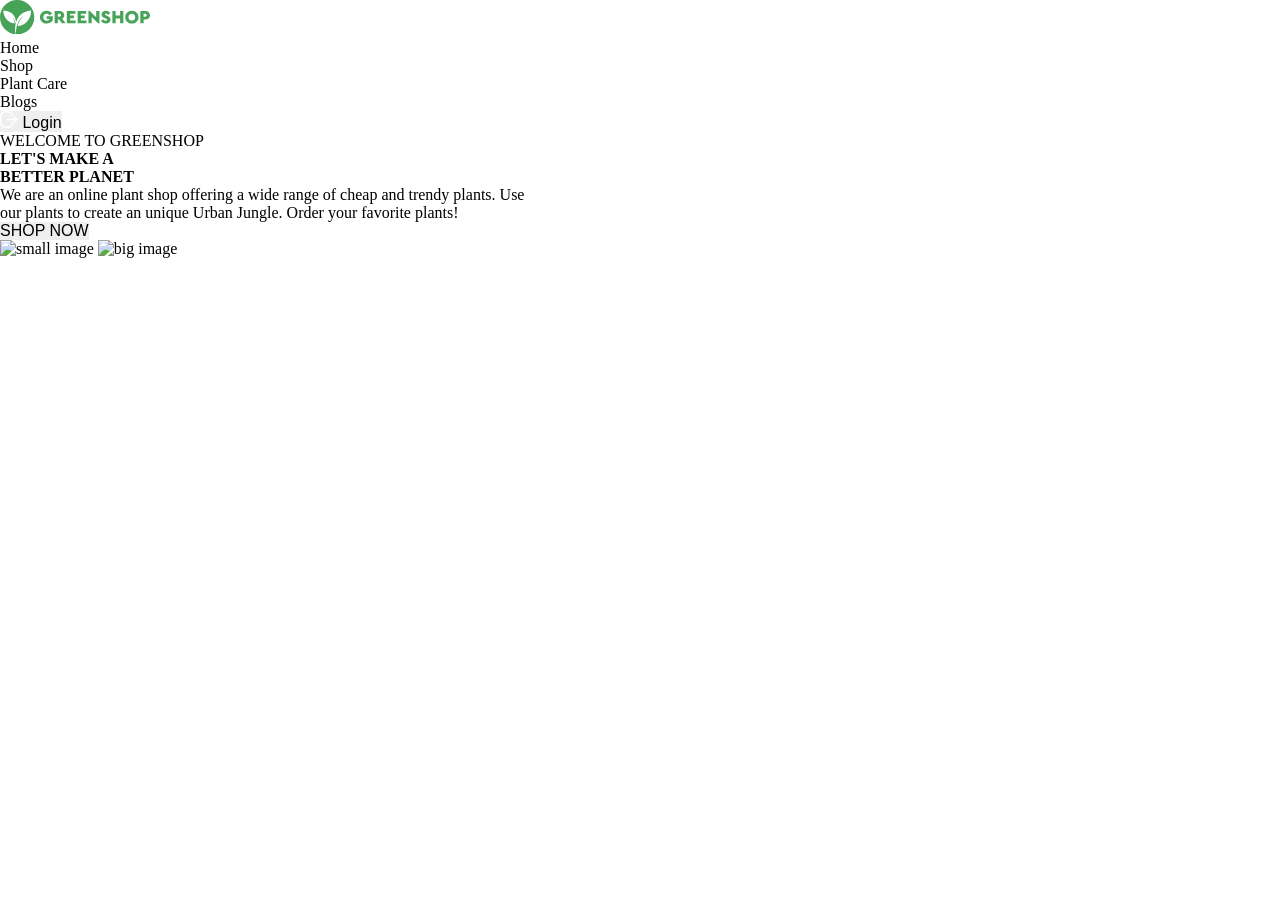
==== registration.html @ 308d995d "add HTML structure" ====
<!DOCTYPE html>
<html lang="en">
<head>
    <meta charset="UTF-8">
    <meta name="viewport" content="width=device-width, initial-scale=1.0">
    <title>Document</title>
    <link rel="stylesheet" href="./styles/registration_styles.css">
    <link rel="stylesheet" href="./styles/reset.css">
    <link rel="stylesheet" href="./fonts/stylesheet.css">
</head>
<body>
    <div class="container">
        <header class="header">
            <svg xmlns="http://www.w3.org/2000/svg" width="150" height="35" viewBox="0 0 150 35" fill="none">
                <g clip-path="url(#clip0_1_1069)">
                    <path d="M17.15 0C7.67748 0 0 7.67746 0 17.15C0 26.0201 6.73548 33.3175 15.3711 34.207C14.8496 29.9134 15.0436 26.4001 15.7067 23.5135C15.3347 21.7225 14.4898 19.0703 12.5734 17.1864C12.5734 17.1864 13.8348 19.0784 14.5181 21.6214C14.5181 21.6255 14.5221 21.6295 14.5221 21.6335C14.5949 21.9044 14.6596 22.1793 14.7162 22.4623C14.7283 22.527 14.7404 22.5917 14.7526 22.6604C14.8051 22.9515 14.8536 23.2426 14.886 23.5418C5.19513 22.3532 3.12921 13.6569 3.35561 10.3781C13.665 10.9482 15.7754 17.8292 16.0827 22.0985C19.4585 11.0412 30.1843 10.4024 31.0697 10.3781C31.4538 18.8763 25.1509 25.5026 17.6149 26.0807C17.6635 25.8503 17.7201 25.6198 17.7767 25.3934C17.7928 25.3247 17.813 25.26 17.8333 25.1913C17.8777 25.0296 17.9222 24.8679 17.9748 24.7061C17.995 24.6374 18.0192 24.5646 18.0394 24.4959C18.096 24.318 18.1567 24.1442 18.2173 23.9663C18.2335 23.9259 18.2456 23.8854 18.2618 23.845C18.3386 23.6348 18.4195 23.4326 18.5003 23.2305C18.5084 23.2143 18.5125 23.1941 18.5205 23.1779C18.5205 23.1779 18.5205 23.1779 18.5246 23.1779C20.4571 18.5043 24.0229 15.4439 24.0229 15.4439C17.0247 19.4868 15.8441 29.9983 15.6582 34.2231C16.1514 34.2676 16.6446 34.2999 17.15 34.2999C26.6225 34.2999 34.3 26.6225 34.3 17.15C34.3 7.67746 26.6225 0 17.15 0Z" fill="#46A358"/>
                    <path d="M46.7037 10.7454C48.9718 10.7454 50.8235 11.7197 52.0242 13.4986L49.7764 15.4109C48.9718 14.287 47.9975 13.7048 46.6471 13.7048C44.5691 13.7048 43.2753 15.0713 43.2753 17.1534C43.2753 19.2719 44.6418 20.695 46.8372 20.695C48.0177 20.695 48.9556 20.2826 49.554 19.5912V19.0091H46.6673V16.2356H52.7762V20.133C52.194 21.1639 51.3693 21.9887 50.3019 22.6234C49.2346 23.242 48.0339 23.5614 46.7037 23.5614C42.9923 23.618 39.9237 20.7313 39.9763 17.1534C39.9197 13.5956 42.9923 10.6888 46.7037 10.7454Z" fill="#46A358"/>
                    <path d="M61.9576 23.3316L59.168 19.4908H57.8379V23.3316H54.6157V10.9684H59.4672C62.2204 10.9684 64.2459 12.6543 64.2459 15.2215C64.2459 16.7376 63.5141 17.995 62.2972 18.7429L65.5558 23.3316H61.9576ZM57.8338 16.681H59.4833C60.3809 16.681 60.963 16.0988 60.963 15.2215C60.963 14.3442 60.3809 13.7782 59.4833 13.7782H57.8338V16.681Z" fill="#46A358"/>
                    <path d="M66.8333 10.9684H75.4124V13.8712H70.0555V15.5773H73.876V18.2739H70.0555V20.4288H75.6388V23.3316H66.8333V10.9684Z" fill="#46A358"/>
                    <path d="M77.6441 10.9684H86.2231V13.8712H80.8663V15.5773H84.6868V18.2739H80.8663V20.4288H86.4495V23.3316H77.6441V10.9684Z" fill="#46A358"/>
                    <path d="M99.4192 10.9683V23.5579H98.3882L91.681 17.057V23.3315H88.4588V10.7419H89.4897L96.197 17.1499V10.9683H99.4192Z" fill="#46A358"/>
                    <path d="M103.264 19.135C103.996 20.1094 104.764 20.7279 106.017 20.7279C106.862 20.7279 107.291 20.4288 107.291 19.8264C107.291 19.2846 107.008 19.1148 106.033 18.6822L104.76 18.1203C102.718 17.2187 101.631 16.0584 101.631 14.3927C101.631 12.2014 103.43 10.7379 105.957 10.7379C107.998 10.7379 109.442 11.7123 110.19 13.2283L108.035 14.8778C107.436 13.9803 106.874 13.5679 105.993 13.5679C105.318 13.5679 104.889 13.8307 104.889 14.3563C104.889 14.8051 105.152 15.0517 105.957 15.367L107.38 15.9654C109.535 16.867 110.545 17.9505 110.545 19.6929C110.545 22.0904 108.576 23.5539 106.009 23.5539C103.782 23.5539 101.982 22.4866 101.081 20.7805L103.264 19.135Z" fill="#46A358"/>
                    <path d="M112.393 10.9684H115.615V15.4843H120.131V10.9684H123.353V23.3316H120.131V18.3871H115.615V23.3316H112.393V10.9684Z" fill="#46A358"/>
                    <path d="M131.843 10.7419C135.441 10.6651 138.607 13.6084 138.53 17.1499C138.603 20.7279 135.441 23.6145 131.843 23.5579C128.229 23.6145 125.116 20.7279 125.193 17.1499C125.116 13.6084 128.229 10.6692 131.843 10.7419ZM131.859 13.7014C129.874 13.7014 128.488 15.1083 128.488 17.1499C128.488 18.1809 128.807 19.0218 129.426 19.6606C130.044 20.2791 130.869 20.5985 131.859 20.5985C133.772 20.5985 135.231 19.2118 135.231 17.1499C135.235 15.1083 133.772 13.7014 131.859 13.7014Z" fill="#46A358"/>
                    <path d="M140.374 10.9684H145.226C147.979 10.9684 150.004 12.6543 150.004 15.2215C150.004 17.7524 147.926 19.4908 145.226 19.4908H143.596V23.3316H140.374V10.9684ZM145.242 16.681C146.139 16.681 146.721 16.0988 146.721 15.2215C146.721 14.3442 146.139 13.7782 145.242 13.7782H143.592V16.681H145.242Z" fill="#46A358"/>
                </g>
                <defs>
                    <clipPath id="clip0_1_1069">
                    <rect width="150" height="34.2999" fill="white"/>
                    </clipPath>
                </defs>
            </svg>
            <nav class="list">
                <li class="list_item active">Home</li>
                <li class="list_item">Shop</li>
                <li class="list_item">Plant Care</li>
                <li class="list_item">Blogs</li>
            </nav>

            <button class="btn">
            <svg xmlns="http://www.w3.org/2000/svg" width="18" height="17" viewBox="0 0 18 17" fill="none">
                <path d="M17.0268 8.559H6.99268" stroke="white" stroke-width="1.5" stroke-linecap="round" stroke-linejoin="round"/>
                <path d="M14.5879 6.129L17.0279 8.559L14.5879 10.989" stroke="white" stroke-width="1.5" stroke-linecap="round" stroke-linejoin="round"/>
                <path d="M12.5009 4.81667C12.2259 1.83333 11.1092 0.75 6.66752 0.75C0.750021 0.75 0.750021 2.675 0.750021 8.45833C0.750021 14.2417 0.750021 16.1667 6.66752 16.1667C11.1092 16.1667 12.2259 15.0833 12.5009 12.1" stroke="white" stroke-width="1.5" stroke-linecap="round" stroke-linejoin="round"/>
            </svg>
            Login
        </button>
        </header>

        <main class="main">
            <div class="content">
                <p class="eyebrow">WELCOME TO GREENSHOP</p>
                <h1 class="hero-title">LET'S MAKE A<br>BETTER <span class="accent">PLANET</span></h1>
                <p class="lead">We are an online plant shop offering a wide range of cheap and trendy plants. Use<br>our plants to create an unique Urban Jungle. Order your favorite plants!</p>

                <button class="main_btn">
                    SHOP NOW
                </button>
            </div>
            

            <div class="image">
                <img src="images/smallPlant.png.png" alt="small image" class="small">
                <img src="images/image_5.png" alt="big image" class="big">
            </div>
            

        </main>
        
        
    </div>
</body>
</html>
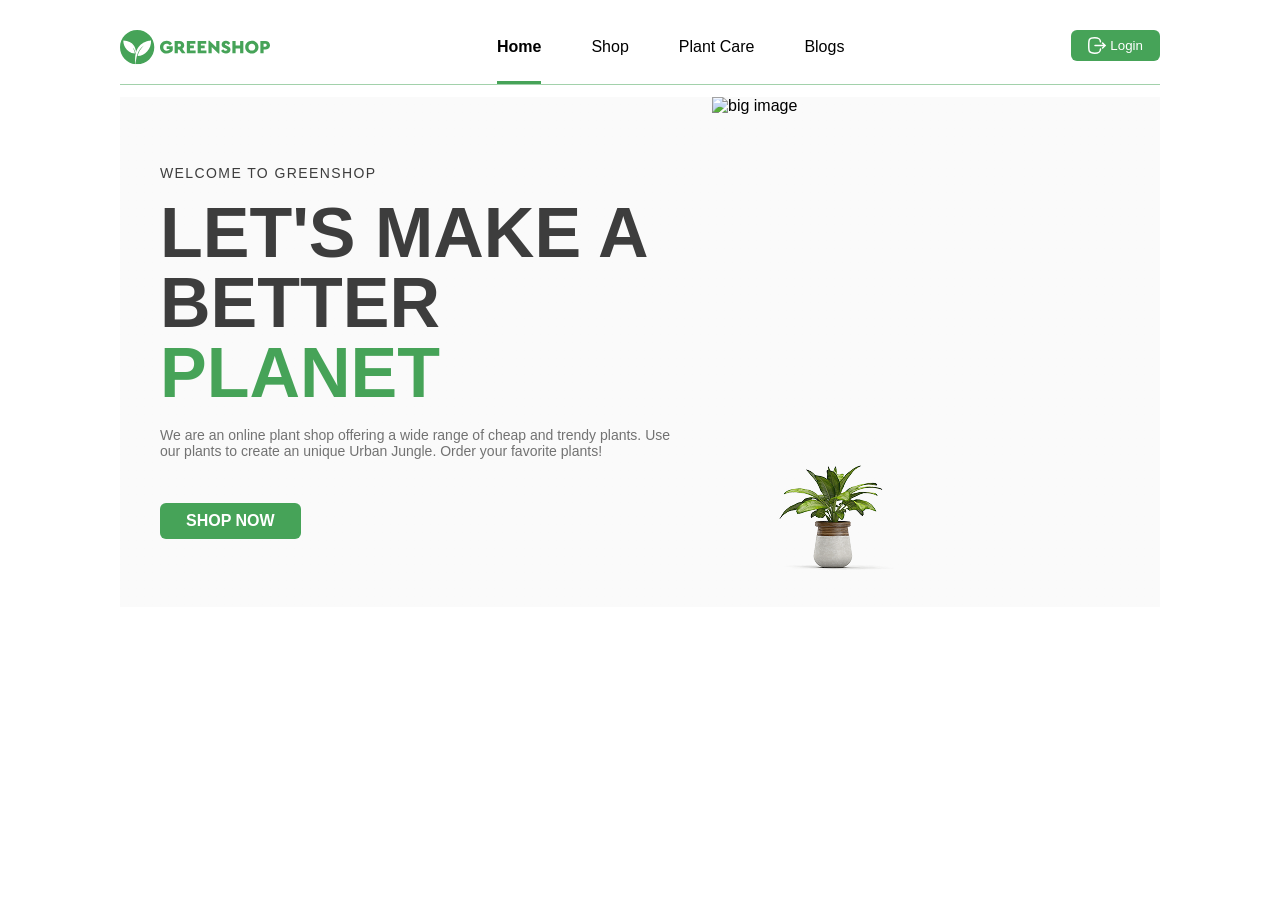
==== commit 1b2c5fb2: "add HTML structure" ====
--- a/registration.html
+++ b/registration.html
@@ -57,7 +57,7 @@
                     SHOP NOW
                 </button>
             </div>
-            
+             
 
             <div class="image">
                 <img src="images/smallPlant.png.png" alt="small image" class="small">
--- a/styles/registration_styles.css
+++ b/styles/registration_styles.css
@@ -0,0 +1,117 @@
+
+.container{
+    padding: 30px 120px 52px;
+    display: flex;
+    flex-direction: column;
+    gap: 12px;
+}
+
+.header{
+    display: flex;
+    justify-content: space-between;
+    align-items: start;
+    border-bottom: 1px solid rgba(70, 163, 88, 0.50);;
+}
+
+.list{
+    display: flex;
+    gap: 50px
+}
+
+.list_item{
+    padding-top: 8px;
+    padding-bottom: 25px;
+    border-bottom: 3px solid transparent;   
+}
+
+.list_item:hover{
+    background-color: gray;
+}
+
+.active{
+    font-weight: 700;
+    border-color: #46A358;
+}
+
+.btn{
+    border-radius: 6px;
+    background: #46A358;
+    color: #fff;
+    padding: 7px 17px;
+    display: flex;
+    align-items: center;
+    justify-content: center;
+    gap: 4px
+}
+
+.main{
+    display: flex;
+    flex-wrap: nowrap;
+    justify-content: space-between;
+    background: linear-gradient(98deg, rgba(245, 245, 245, 0.50) -23.46%, rgba(245, 245, 245, 0.50) 107.51%);
+}
+
+.content{
+    display: flex;
+    gap: 5px;
+    flex-direction: column;
+    align-items: flex-start;
+    padding: 68px 40px;
+}
+
+.eyebrow{
+    color: #3D3D3D;
+    font-size: 14px;
+    letter-spacing: 1.4px;
+    text-transform: uppercase;
+}
+
+.hero-title{
+    color: #3D3D3D;
+    font-size: 70px;
+    font-weight: 900;
+    line-height: 70px;
+    text-transform: uppercase;
+    margin-bottom: 14px;
+    margin-top: 12px;
+
+}
+
+.accent{
+    color: #46A358;
+}
+
+.lead{
+    margin-bottom: 39px;
+    color: #727272;
+    font-size: 14px;
+    font-weight: 400;
+}
+
+.main_btn{
+    border-radius: 6px;
+    background: #46A358;
+    color: #fff;
+    padding: 9px 26px;
+    font-size: 16px;
+    font-weight: 700;
+    
+}
+
+.image{
+    position: relative;
+    width: 507px;
+}
+
+.small {
+    position: absolute;
+    bottom: 27px;
+    left: 55px;
+    width: 135px;
+    opacity: 0.95;
+}
+
+.big{
+    width: 100%;
+    display: block;
+}
--- a/fonts/stylesheet.css
+++ b/fonts/stylesheet.css
@@ -0,0 +1,18 @@
+@font-face {
+    font-family: 'Cera Pro Regular';
+    src: url('CeraPro-Regular.eot');
+    src: local('Cera Pro Regular'), local('CeraPro-Regular'),
+        url('CeraPro-Regular.eot?#iefix') format('embedded-opentype'),
+        url('CeraPro-Regular.woff') format('woff'),
+        url('CeraPro-Regular.ttf') format('truetype');
+}
+
+
+@font-face {
+    font-family: 'Cera Pro Medium';
+    src: url('CeraPro-Medium.eot');
+    src: local('Cera Pro Medium'), local('CeraPro-Medium'),
+        url('CeraPro-Medium.eot?#iefix') format('embedded-opentype'),
+        url('CeraPro-Medium.woff') format('woff'),
+        url('CeraPro-Medium.ttf') format('truetype');
+}
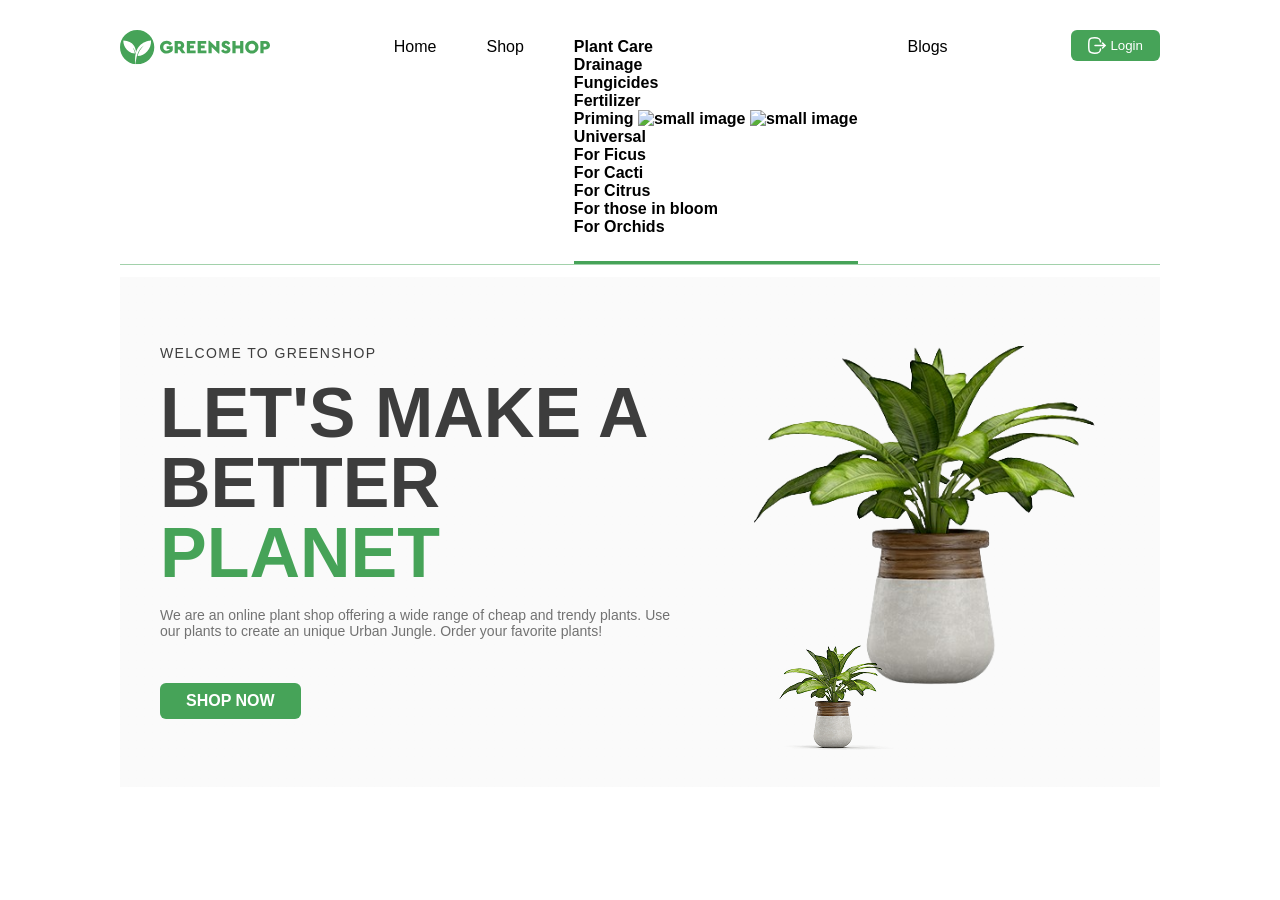
==== commit fa8b846f: "add HTML structure" ====
--- a/registration.html
+++ b/registration.html
@@ -31,9 +31,30 @@
                 </defs>
             </svg>
             <nav class="list">
-                <li class="list_item active">Home</li>
+                <li class="list_item">Home</li>
                 <li class="list_item">Shop</li>
-                <li class="list_item">Plant Care</li>
+                <li class="list_item active">Plant Care
+                    <ul class="sublist">
+                        <li class="sublist-item">Drainage</li>
+                        <li class="sublist-item">Fungicides</li>
+                        <li class="sublist-item">Fertilizer</li>
+                        <li class="sublist-item with-arrow">
+                            Priming
+                            <img class="img1" src="images/Frame.svg" alt="small image" width="6px" height="10px">
+                            <img class="img2" src="images/Frame_2.svg" alt="small image" width="6px" height="10px">
+                            <ul class="sublist-second">
+                               <li class="sublist-second-item">Universal</li>
+                                <li class="sublist-second-item">For Ficus</li>
+                                <li class="sublist-second-item">For Cacti</li>
+                                <li class="sublist-second-item">For Citrus</li>
+                                <li class="sublist-second-item">For those in bloom</li>
+                                <li class="sublist-second-item">For Orchids</li>
+
+                            </ul>
+                        </li>
+                    </ul>
+                    
+                </li>
                 <li class="list_item">Blogs</li>
             </nav>
 
@@ -57,7 +78,7 @@
                     SHOP NOW
                 </button>
             </div>
-             
+            
 
             <div class="image">
                 <img src="images/smallPlant.png.png" alt="small image" class="small">
--- a/styles/registration_styles.css
+++ b/styles/registration_styles.css
@@ -114,4 +114,4 @@
 .big{
     width: 100%;
     display: block;
-}+} 
--- a/fonts/stylesheet.css
+++ b/fonts/stylesheet.css
@@ -16,3 +16,13 @@
         url('CeraPro-Medium.woff') format('woff'),
         url('CeraPro-Medium.ttf') format('truetype');
 }
+
+@font-face {
+    font-family: 'Cera Pro Bold';
+    src: url('CeraPro-Bold.eot');
+    src: local('Cera Pro Bold'), local('CeraPro-Bold'),
+        url('CeraPro-Bold.eot?#iefix') format('embedded-opentype'),
+        url('CeraPro-Bold.woff') format('woff'),
+        url('CeraPro-Bold.ttf') format('truetype');
+}
+
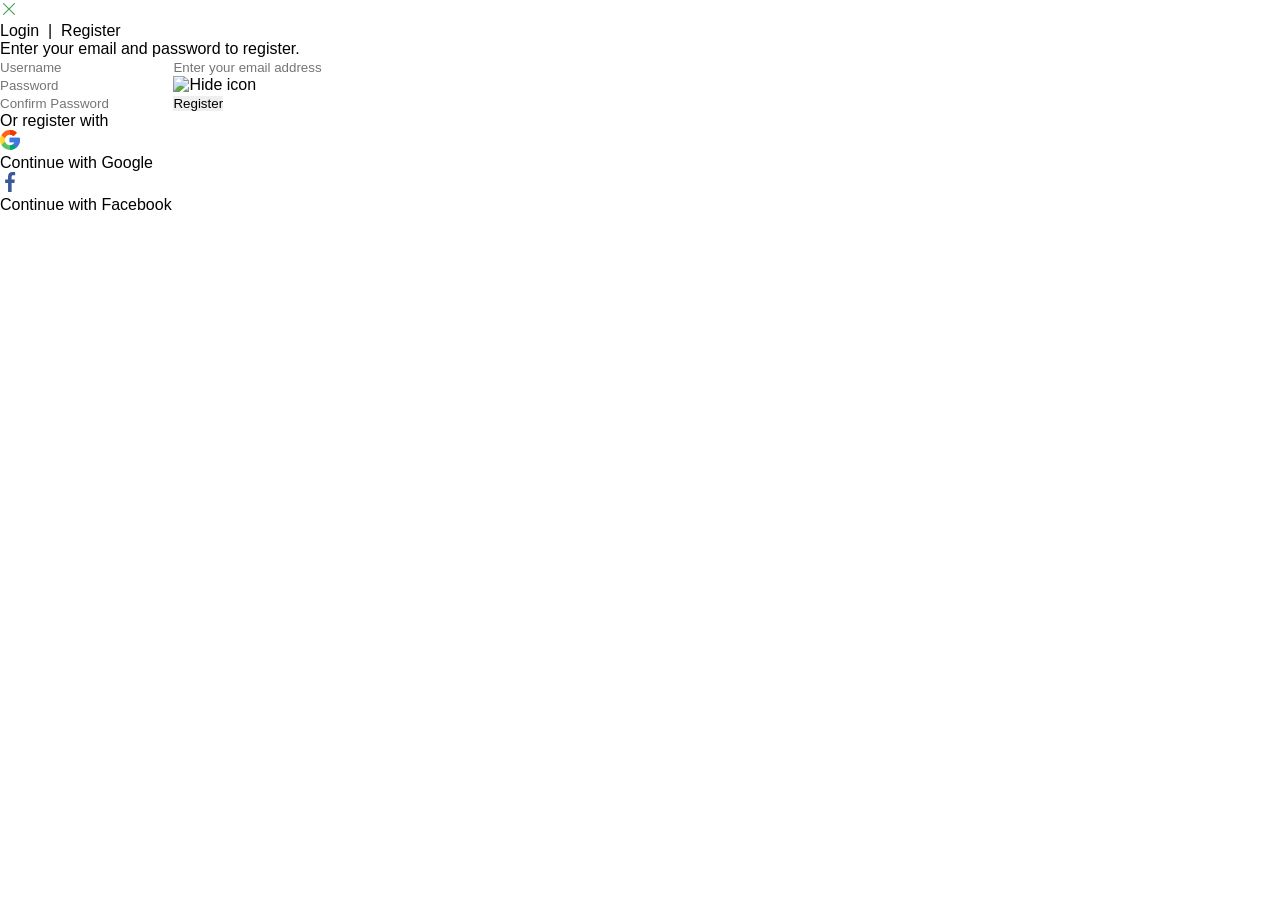
==== commit ed267d83: "add HTML structure" ====
--- a/registration.html
+++ b/registration.html
@@ -1,94 +1,90 @@
+
 <!DOCTYPE html>
 <html lang="en">
 <head>
     <meta charset="UTF-8">
     <meta name="viewport" content="width=device-width, initial-scale=1.0">
-    <title>Document</title>
-    <link rel="stylesheet" href="./styles/registration_styles.css">
+    <title>Registration</title>
+    <link rel="stylesheet" href="./styles/registration-style.css">
     <link rel="stylesheet" href="./styles/reset.css">
     <link rel="stylesheet" href="./fonts/stylesheet.css">
 </head>
+
 <body>
     <div class="container">
-        <header class="header">
-            <svg xmlns="http://www.w3.org/2000/svg" width="150" height="35" viewBox="0 0 150 35" fill="none">
-                <g clip-path="url(#clip0_1_1069)">
-                    <path d="M17.15 0C7.67748 0 0 7.67746 0 17.15C0 26.0201 6.73548 33.3175 15.3711 34.207C14.8496 29.9134 15.0436 26.4001 15.7067 23.5135C15.3347 21.7225 14.4898 19.0703 12.5734 17.1864C12.5734 17.1864 13.8348 19.0784 14.5181 21.6214C14.5181 21.6255 14.5221 21.6295 14.5221 21.6335C14.5949 21.9044 14.6596 22.1793 14.7162 22.4623C14.7283 22.527 14.7404 22.5917 14.7526 22.6604C14.8051 22.9515 14.8536 23.2426 14.886 23.5418C5.19513 22.3532 3.12921 13.6569 3.35561 10.3781C13.665 10.9482 15.7754 17.8292 16.0827 22.0985C19.4585 11.0412 30.1843 10.4024 31.0697 10.3781C31.4538 18.8763 25.1509 25.5026 17.6149 26.0807C17.6635 25.8503 17.7201 25.6198 17.7767 25.3934C17.7928 25.3247 17.813 25.26 17.8333 25.1913C17.8777 25.0296 17.9222 24.8679 17.9748 24.7061C17.995 24.6374 18.0192 24.5646 18.0394 24.4959C18.096 24.318 18.1567 24.1442 18.2173 23.9663C18.2335 23.9259 18.2456 23.8854 18.2618 23.845C18.3386 23.6348 18.4195 23.4326 18.5003 23.2305C18.5084 23.2143 18.5125 23.1941 18.5205 23.1779C18.5205 23.1779 18.5205 23.1779 18.5246 23.1779C20.4571 18.5043 24.0229 15.4439 24.0229 15.4439C17.0247 19.4868 15.8441 29.9983 15.6582 34.2231C16.1514 34.2676 16.6446 34.2999 17.15 34.2999C26.6225 34.2999 34.3 26.6225 34.3 17.15C34.3 7.67746 26.6225 0 17.15 0Z" fill="#46A358"/>
-                    <path d="M46.7037 10.7454C48.9718 10.7454 50.8235 11.7197 52.0242 13.4986L49.7764 15.4109C48.9718 14.287 47.9975 13.7048 46.6471 13.7048C44.5691 13.7048 43.2753 15.0713 43.2753 17.1534C43.2753 19.2719 44.6418 20.695 46.8372 20.695C48.0177 20.695 48.9556 20.2826 49.554 19.5912V19.0091H46.6673V16.2356H52.7762V20.133C52.194 21.1639 51.3693 21.9887 50.3019 22.6234C49.2346 23.242 48.0339 23.5614 46.7037 23.5614C42.9923 23.618 39.9237 20.7313 39.9763 17.1534C39.9197 13.5956 42.9923 10.6888 46.7037 10.7454Z" fill="#46A358"/>
-                    <path d="M61.9576 23.3316L59.168 19.4908H57.8379V23.3316H54.6157V10.9684H59.4672C62.2204 10.9684 64.2459 12.6543 64.2459 15.2215C64.2459 16.7376 63.5141 17.995 62.2972 18.7429L65.5558 23.3316H61.9576ZM57.8338 16.681H59.4833C60.3809 16.681 60.963 16.0988 60.963 15.2215C60.963 14.3442 60.3809 13.7782 59.4833 13.7782H57.8338V16.681Z" fill="#46A358"/>
-                    <path d="M66.8333 10.9684H75.4124V13.8712H70.0555V15.5773H73.876V18.2739H70.0555V20.4288H75.6388V23.3316H66.8333V10.9684Z" fill="#46A358"/>
-                    <path d="M77.6441 10.9684H86.2231V13.8712H80.8663V15.5773H84.6868V18.2739H80.8663V20.4288H86.4495V23.3316H77.6441V10.9684Z" fill="#46A358"/>
-                    <path d="M99.4192 10.9683V23.5579H98.3882L91.681 17.057V23.3315H88.4588V10.7419H89.4897L96.197 17.1499V10.9683H99.4192Z" fill="#46A358"/>
-                    <path d="M103.264 19.135C103.996 20.1094 104.764 20.7279 106.017 20.7279C106.862 20.7279 107.291 20.4288 107.291 19.8264C107.291 19.2846 107.008 19.1148 106.033 18.6822L104.76 18.1203C102.718 17.2187 101.631 16.0584 101.631 14.3927C101.631 12.2014 103.43 10.7379 105.957 10.7379C107.998 10.7379 109.442 11.7123 110.19 13.2283L108.035 14.8778C107.436 13.9803 106.874 13.5679 105.993 13.5679C105.318 13.5679 104.889 13.8307 104.889 14.3563C104.889 14.8051 105.152 15.0517 105.957 15.367L107.38 15.9654C109.535 16.867 110.545 17.9505 110.545 19.6929C110.545 22.0904 108.576 23.5539 106.009 23.5539C103.782 23.5539 101.982 22.4866 101.081 20.7805L103.264 19.135Z" fill="#46A358"/>
-                    <path d="M112.393 10.9684H115.615V15.4843H120.131V10.9684H123.353V23.3316H120.131V18.3871H115.615V23.3316H112.393V10.9684Z" fill="#46A358"/>
-                    <path d="M131.843 10.7419C135.441 10.6651 138.607 13.6084 138.53 17.1499C138.603 20.7279 135.441 23.6145 131.843 23.5579C128.229 23.6145 125.116 20.7279 125.193 17.1499C125.116 13.6084 128.229 10.6692 131.843 10.7419ZM131.859 13.7014C129.874 13.7014 128.488 15.1083 128.488 17.1499C128.488 18.1809 128.807 19.0218 129.426 19.6606C130.044 20.2791 130.869 20.5985 131.859 20.5985C133.772 20.5985 135.231 19.2118 135.231 17.1499C135.235 15.1083 133.772 13.7014 131.859 13.7014Z" fill="#46A358"/>
-                    <path d="M140.374 10.9684H145.226C147.979 10.9684 150.004 12.6543 150.004 15.2215C150.004 17.7524 147.926 19.4908 145.226 19.4908H143.596V23.3316H140.374V10.9684ZM145.242 16.681C146.139 16.681 146.721 16.0988 146.721 15.2215C146.721 14.3442 146.139 13.7782 145.242 13.7782H143.592V16.681H145.242Z" fill="#46A358"/>
+        <a href="index.html">
+            <svg class="exit" xmlns="http://www.w3.org/2000/svg" width="18" height="18" viewBox="0 0 18 18" fill="none">
+                <path fill-rule="evenodd" clip-rule="evenodd" d="M3.17007 3.17007C3.39682 2.94331 3.76447 2.94331 3.99122 3.17007L9 8.17884L14.0088 3.17007C14.2355 2.94331 14.6032 2.94331 14.8299 3.17007C15.0567 3.39682 15.0567 3.76447 14.8299 3.99122L9.82116 9L14.8299 14.0088C15.0567 14.2355 15.0567 14.6032 14.8299 14.8299C14.6032 15.0567 14.2355 15.0567 14.0088 14.8299L9 9.82116L3.99122 14.8299C3.76447 15.0567 3.39682 15.0567 3.17007 14.8299C2.94331 14.6032 2.94331 14.2355 3.17007 14.0088L8.17884 9L3.17007 3.99122C2.94331 3.76447 2.94331 3.39682 3.17007 3.17007Z" fill="#46A358"/>
+            </svg>
+        </a>
+        <p class="tittle">
+            Login
+            &nbsp;|&nbsp;
+            <span>Register</span>
+        </p>
+        <p class="black-text subtitle">Enter your email and password to register.</p>
+
+        <form class="form" action="/submit" method="post">
+            
+            <lable for="">
+                <input class="input" type="text" placeholder="Username">
+            </lable>
+
+            <label for="">
+                <input class="input" type="email" placeholder="Enter your email address">
+            </label>
+
+            <div class="hide">
+                <input class="input" type="password" placeholder="Password">
+                <img src="images\Hide.svg" alt="Hide icon" width="20px">
+            </div>
+
+            <label for="">
+                <input class="input" type="password" placeholder="Confirm Password">
+            </label>
+            
+            <label for="">
+                <input class="input-btn" type="button" value="Register">
+            </label>
+
+        </form>    
+            
+        <ul class="register-with">
+            <li class="line"></li>
+            <li class="black-text">Or register with</li>
+            <li class="line"></li>
+        </ul>
+
+        <ul class="continue-with">
+            <li class="continue-with-item">
+                <svg xmlns="http://www.w3.org/2000/svg" width="20" height="20" viewBox="0 0 20 20" fill="none">
+                <g clip-path="url(#clip0_2_2044)">                        <path d="M16.4336 17.6055C14.6992 19.0703 12.4492 20 9.99999 20C6.35545 20 3.1562 17.9922 1.42186 15.0625L2.07116 12.0695L4.9492 11.5352C5.61717 13.6914 7.63276 15.2734 9.99999 15.2734C11.1484 15.2734 12.2148 14.9102 13.0937 14.2656L15.8594 14.6875L16.4336 17.6055Z" fill="#59C36A"/>
+                <path d="M16.4336 17.6055L15.8594 14.6875L13.0937 14.2656C12.2148 14.9102 11.1484 15.2735 10 15.2735V20C12.4493 20 14.6992 19.0703 16.4336 17.6055Z" fill="#00A66C"/>
+                <path d="M4.72656 10C4.72656 10.539 4.8086 11.0546 4.94922 11.5352L1.42188 15.0625C0.542969 13.5859 0 11.8515 0 10C0 8.1484 0.542969 6.41406 1.42188 4.9375L4.25285 5.42473L4.94922 8.46484C4.8086 8.94527 4.72656 9.4609 4.72656 10Z" fill="#FFDA2D"/>
+                <path d="M20 10C20 13.0468 18.5899 15.7773 16.4336 17.6055L13.0938 14.2656C13.7734 13.7734 14.3477 13.1171 14.7227 12.3437H10C9.67184 12.3437 9.41406 12.0859 9.41406 11.7578V8.24219C9.41406 7.91402 9.67184 7.65625 10 7.65625H19.25C19.5312 7.65625 19.7773 7.85543 19.8242 8.13668C19.9414 8.74609 20 9.37887 20 10Z" fill="#4086F4"/>
+                <path d="M14.7227 12.3437C14.3477 13.1171 13.7734 13.7734 13.0938 14.2656L16.4336 17.6055C18.5899 15.7773 20 13.0469 20 10C20 9.37887 19.9414 8.74609 19.8242 8.13668C19.7773 7.85543 19.5312 7.65625 19.25 7.65625H10V12.3437H14.7227Z" fill="#4175DF"/>
+                <path d="M16.5976 2.79293C16.6094 2.95699 16.5391 3.10937 16.4336 3.22652L13.9258 5.72262C13.7266 5.93355 13.3985 5.95699 13.1641 5.78121C12.2382 5.08984 11.1484 4.72656 9.99999 4.72656C7.63276 4.72656 5.61717 6.30855 4.9492 8.46484L1.42186 4.9375C3.1562 2.00781 6.35546 0 9.99999 0C12.332 0 14.6055 0.859375 16.3867 2.35934C16.5156 2.46484 16.5859 2.62887 16.5976 2.79293Z" fill="#FF641A"/>
+                <path d="M13.1641 5.78121C13.3984 5.95703 13.7265 5.93355 13.9257 5.72262L16.4336 3.22652C16.5391 3.10938 16.6094 2.95703 16.5976 2.79293C16.5859 2.62883 16.5156 2.46484 16.3867 2.35934C14.6055 0.859375 12.332 0 10 0V4.72656C11.1484 4.72656 12.2382 5.08984 13.1641 5.78121Z" fill="#F03800"/>
                 </g>
-                <defs>
-                    <clipPath id="clip0_1_1069">
-                    <rect width="150" height="34.2999" fill="white"/>
-                    </clipPath>
-                </defs>
-            </svg>
-            <nav class="list">
-                <li class="list_item">Home</li>
-                <li class="list_item">Shop</li>
-                <li class="list_item active">Plant Care
-                    <ul class="sublist">
-                        <li class="sublist-item">Drainage</li>
-                        <li class="sublist-item">Fungicides</li>
-                        <li class="sublist-item">Fertilizer</li>
-                        <li class="sublist-item with-arrow">
-                            Priming
-                            <img class="img1" src="images/Frame.svg" alt="small image" width="6px" height="10px">
-                            <img class="img2" src="images/Frame_2.svg" alt="small image" width="6px" height="10px">
-                            <ul class="sublist-second">
-                               <li class="sublist-second-item">Universal</li>
-                                <li class="sublist-second-item">For Ficus</li>
-                                <li class="sublist-second-item">For Cacti</li>
-                                <li class="sublist-second-item">For Citrus</li>
-                                <li class="sublist-second-item">For those in bloom</li>
-                                <li class="sublist-second-item">For Orchids</li>
+                    <defs>
+                        <clipPath id="clip0_2_2044">
+                        <rect width="20" height="20" fill="white"/>
+                        </clipPath>
+                    </defs>
+                </svg>
+                <p class="black-text">Continue with Google</p>
+            </li>
+            <li class="continue-with-item">
+                <svg xmlns="http://www.w3.org/2000/svg" width="20" height="20" viewBox="0 0 20 20" fill="none">
+                <path d="M13.3309 3.32083H15.1567V0.140833C14.8417 0.0975 13.7584 0 12.4967 0C6.72006 0 8.29172 6.54167 8.06172 7.5H5.15589V11.055H8.06089V20H11.6226V11.0558H14.4101L14.8526 7.50083H11.6217C11.7784 5.1475 10.9876 3.32083 13.3309 3.32083Z" fill="#3B5999"/>
+                </svg>
+                <p class="black-text">Continue with Facebook</p>
+            </li>
+        </ul>
 
-                            </ul>
-                        </li>
-                    </ul>
-                    
-                </li>
-                <li class="list_item">Blogs</li>
-            </nav>
+        <div class="green-footer"></div>
+    </div>
+    
 
-            <button class="btn">
-            <svg xmlns="http://www.w3.org/2000/svg" width="18" height="17" viewBox="0 0 18 17" fill="none">
-                <path d="M17.0268 8.559H6.99268" stroke="white" stroke-width="1.5" stroke-linecap="round" stroke-linejoin="round"/>
-                <path d="M14.5879 6.129L17.0279 8.559L14.5879 10.989" stroke="white" stroke-width="1.5" stroke-linecap="round" stroke-linejoin="round"/>
-                <path d="M12.5009 4.81667C12.2259 1.83333 11.1092 0.75 6.66752 0.75C0.750021 0.75 0.750021 2.675 0.750021 8.45833C0.750021 14.2417 0.750021 16.1667 6.66752 16.1667C11.1092 16.1667 12.2259 15.0833 12.5009 12.1" stroke="white" stroke-width="1.5" stroke-linecap="round" stroke-linejoin="round"/>
-            </svg>
-            Login
-        </button>
-        </header>
-
-        <main class="main">
-            <div class="content">
-                <p class="eyebrow">WELCOME TO GREENSHOP</p>
-                <h1 class="hero-title">LET'S MAKE A<br>BETTER <span class="accent">PLANET</span></h1>
-                <p class="lead">We are an online plant shop offering a wide range of cheap and trendy plants. Use<br>our plants to create an unique Urban Jungle. Order your favorite plants!</p>
-
-                <button class="main_btn">
-                    SHOP NOW
-                </button>
-            </div>
-            
-
-            <div class="image">
-                <img src="images/smallPlant.png.png" alt="small image" class="small">
-                <img src="images/image_5.png" alt="big image" class="big">
-            </div>
-            
-
-        </main>
-        
-        
-    </div>
 </body>
-</html>+</html>
--- a/fonts/stylesheet.css
+++ b/fonts/stylesheet.css
@@ -5,6 +5,7 @@
         url('CeraPro-Regular.eot?#iefix') format('embedded-opentype'),
         url('CeraPro-Regular.woff') format('woff'),
         url('CeraPro-Regular.ttf') format('truetype');
+        font-weight: 400px;
 }
 
 
@@ -15,14 +16,5 @@
         url('CeraPro-Medium.eot?#iefix') format('embedded-opentype'),
         url('CeraPro-Medium.woff') format('woff'),
         url('CeraPro-Medium.ttf') format('truetype');
+        font-weight: 700px;
 }
-
-@font-face {
-    font-family: 'Cera Pro Bold';
-    src: url('CeraPro-Bold.eot');
-    src: local('Cera Pro Bold'), local('CeraPro-Bold'),
-        url('CeraPro-Bold.eot?#iefix') format('embedded-opentype'),
-        url('CeraPro-Bold.woff') format('woff'),
-        url('CeraPro-Bold.ttf') format('truetype');
-}
-
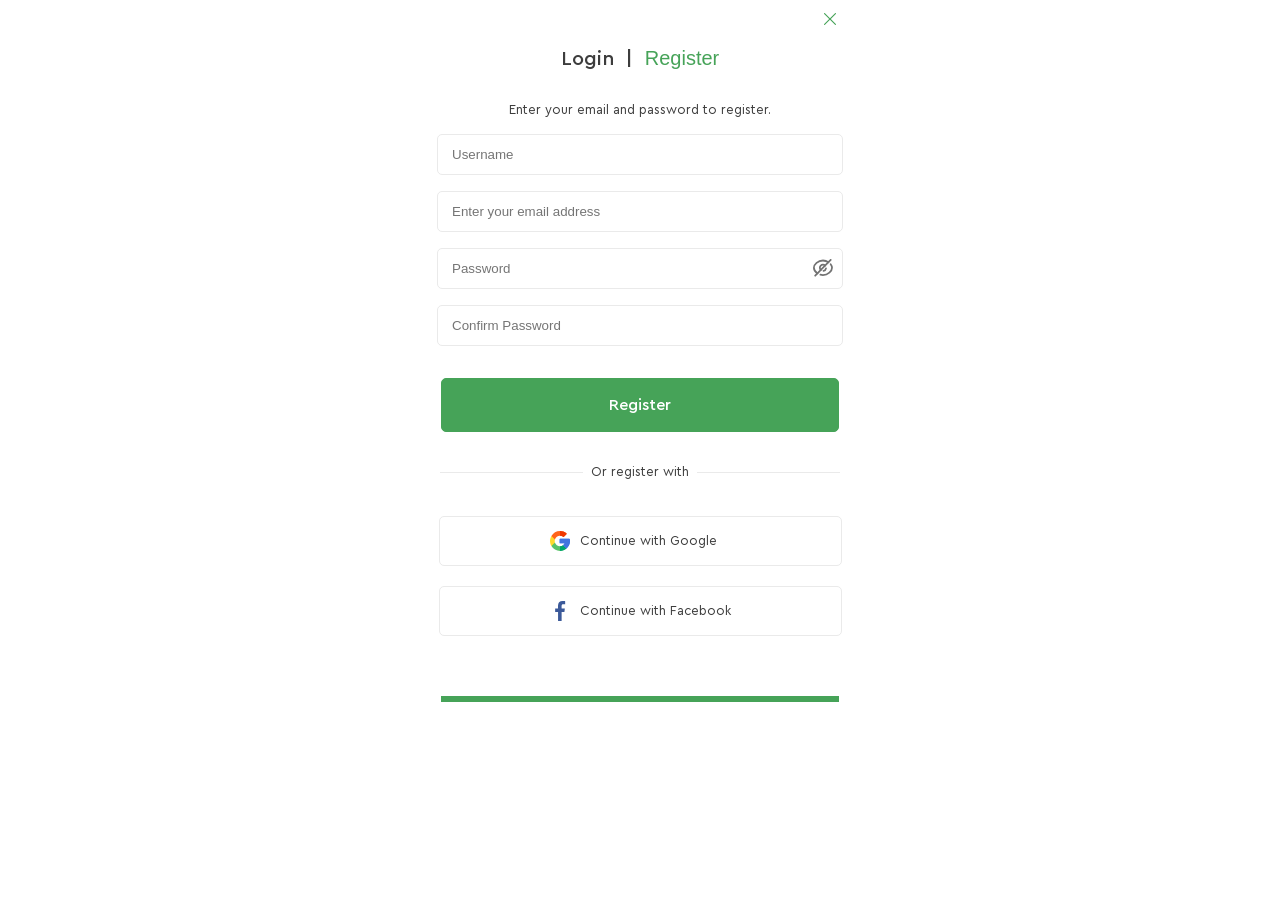
==== commit b37a1498: "add HTML structure" ====
--- a/registration.html
+++ b/registration.html
@@ -11,6 +11,11 @@
 </head>
 
 <body>
+
+    <div class="white-background">
+        <div class="loader"></div>
+    </div>
+
     <div class="container">
         <a href="index.html">
             <svg class="exit" xmlns="http://www.w3.org/2000/svg" width="18" height="18" viewBox="0 0 18 18" fill="none">
--- a/styles/registration-style.css
+++ b/styles/registration-style.css
@@ -0,0 +1,108 @@
+.container{
+    display: flex;
+    flex-direction: column;
+    align-items: center;
+}
+
+
+.black-text{
+    color: #3D3D3D;
+    font-family: "Cera Pro Regular";
+    font-size: 13px;
+    padding: 16px 0;
+}
+
+.exit{
+    position: relative;
+    right: -190px;
+    bottom: -10px;
+    
+}
+
+.form{
+    display: flex;
+    flex-direction: column;
+    align-items: center;
+    gap: 16px;
+}
+
+.tittle{
+    color: #3D3D3D;
+    font-family: "Cera Pro Medium";
+    font-size: 20px;
+    padding-top: 25px;
+}
+
+.tittle > span{
+    color: #46A358;
+}
+
+.subtitle{
+    padding-top: 30px;
+}
+
+.input{
+    border-radius: 5px;
+    border: 1px solid #EAEAEA;
+    padding: 12px 221px 12px 14px;
+}
+
+.hide{
+    position: relative;
+}
+
+.hide > img{
+    position: absolute;
+    right: 10px;
+    bottom: 12px;
+}
+
+.input-btn{
+    background:#46A358;
+    border:1px solid #46A358;
+    color: #FFF;
+    font-family: "Cera Pro Medium";
+    font-size: 16px;
+    border-radius: 5px;
+    padding: 16px 167px;
+    margin: 16px 0;
+
+}
+
+.register-with{
+    display: flex;
+    flex-direction: row;
+    align-items: center;
+    padding-bottom: 20px;
+    gap: 8px;
+}
+
+.line{
+    height: 1px;
+    width: 143px;
+    background: #EAEAEA;
+}
+
+
+.continue-with{
+    display: flex;
+    flex-direction: column;
+    gap: 20px;
+}
+
+.continue-with-item{
+    display: flex;
+    flex-direction: row;
+    align-items: center;
+    gap: 10px;
+    padding: 0px 110px;
+    border-radius: 5px;
+    border: 1px solid #EAEAEA;
+}
+
+.green-footer{
+    display: flex;
+    padding: 3px 199px;
+    background: #46A358;
+    margin-top: 60px;
+}
--- a/fonts/stylesheet.css
+++ b/fonts/stylesheet.css
@@ -18,3 +18,13 @@
         url('CeraPro-Medium.ttf') format('truetype');
         font-weight: 700px;
 }
+
+@font-face {
+    font-family: 'Cera Pro Bold';
+    src: url('CeraPro-Medium.eot');
+    src: local('Cera Pro Medium'), local('CeraPro-Medium'),
+        url('CeraPro-Medium.eot?#iefix') format('embedded-opentype'),
+        url('CeraPro-Medium.woff') format('woff'),
+        url('CeraPro-Medium.ttf') format('truetype');
+        font-weight: 900px;
+}
